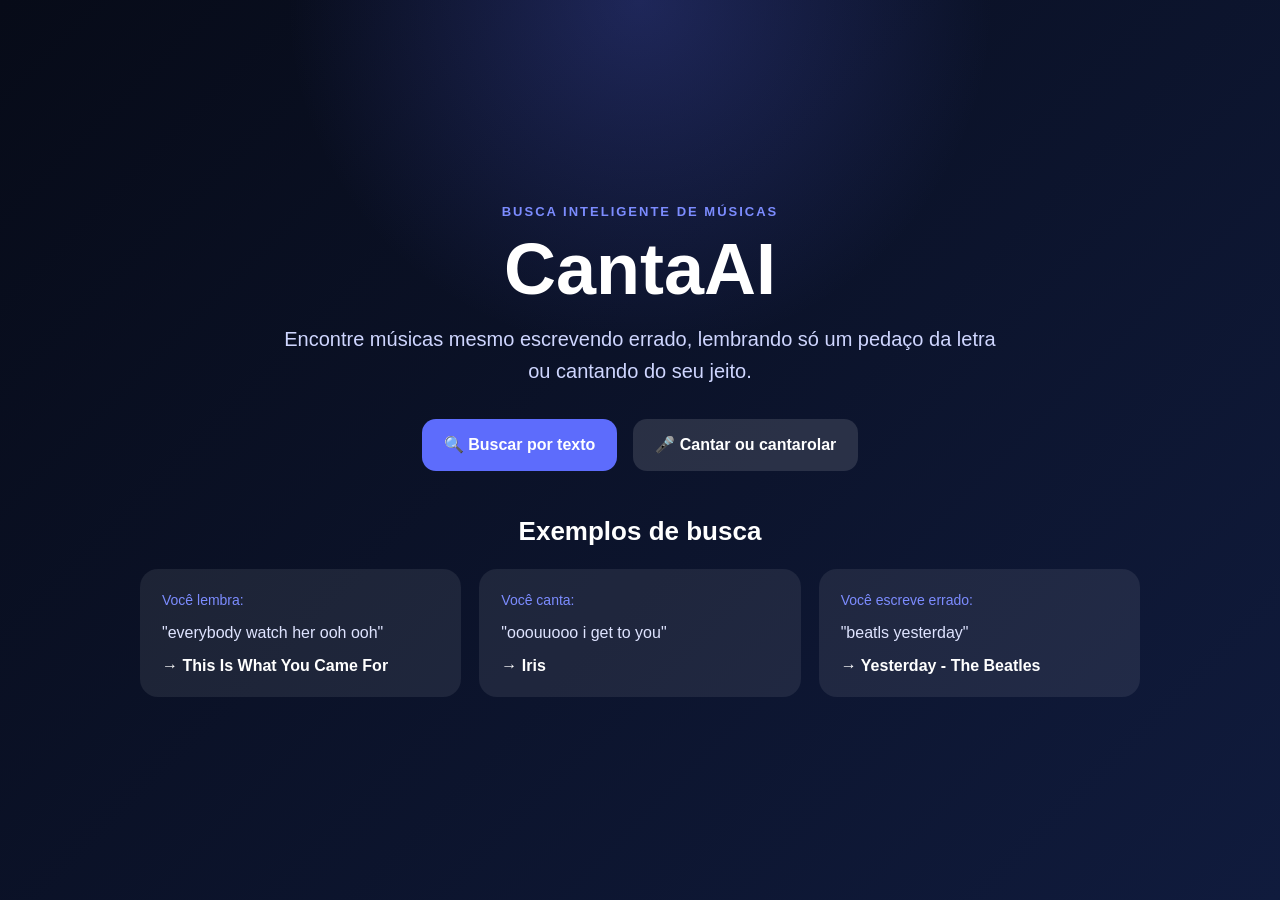
==== index.html @ 32b53a0e "Primeira versão do CantaAI" ====
<!doctype html>
<html lang="pt-BR">
  <head>
    <meta charset="UTF-8" />
    <meta name="viewport" content="width=device-width, initial-scale=1.0" />
    <title>CantaAI</title>
  </head>
  <body>
    <script>
      window.location.href = "./home/";
    </script>
  </body>
</html>
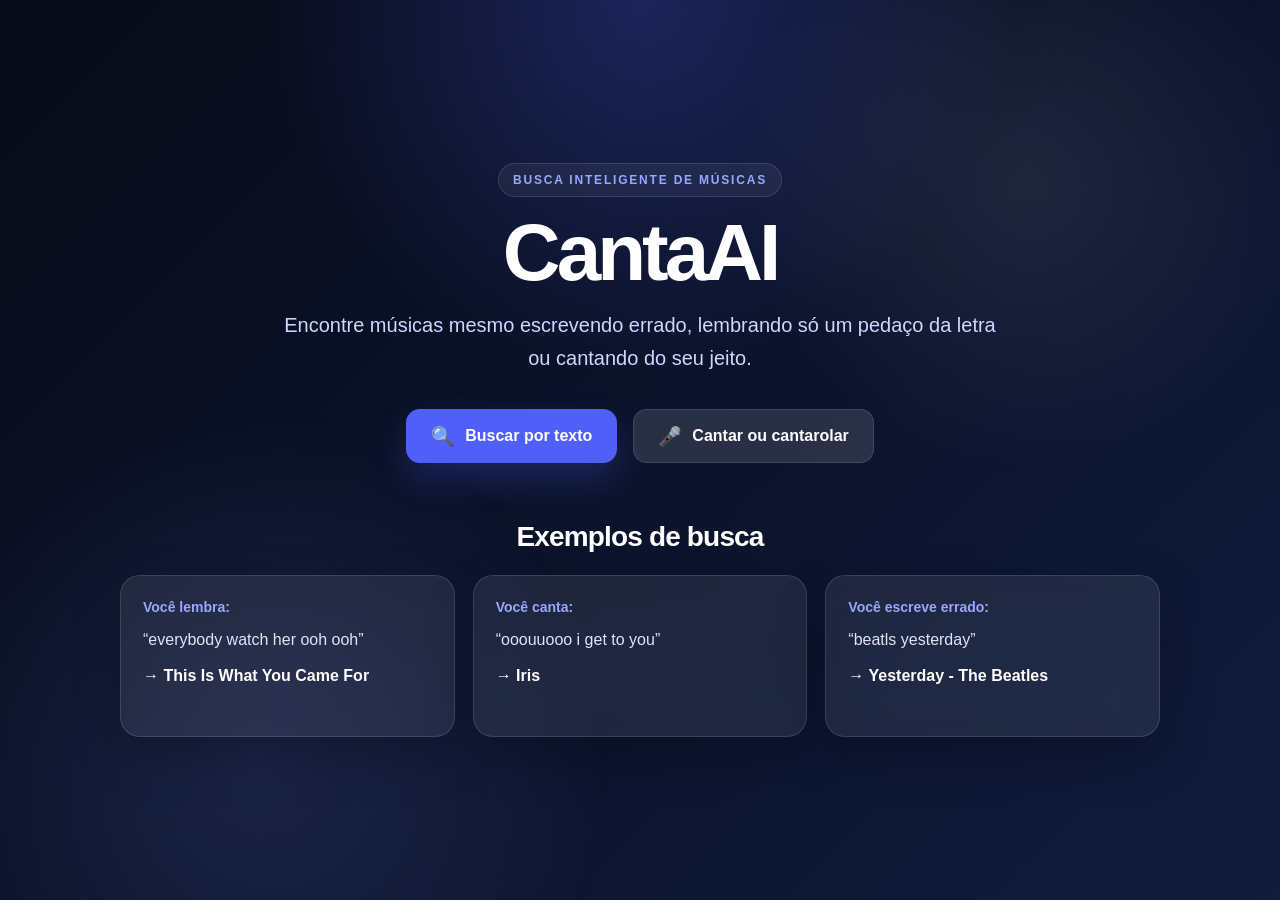
==== commit 32f8ab93: "atualização geral" ====
--- a/index.html
+++ b/index.html
@@ -3,11 +3,112 @@
   <head>
     <meta charset="UTF-8" />
     <meta name="viewport" content="width=device-width, initial-scale=1.0" />
+    <meta name="theme-color" content="#070b18" />
+
     <title>CantaAI</title>
+
+    <meta
+      name="description"
+      content="Encontre músicas escrevendo errado, lembrando só um pedaço da letra ou cantando do seu jeito."
+    />
+
+    <meta http-equiv="refresh" content="0; url=./home/" />
+
+    <style>
+      :root {
+        --color-background: #070b18;
+        --color-background-light: #101b3d;
+        --color-text: #ffffff;
+        --color-text-muted: #cfd6ff;
+        --color-primary-light: #9aa7ff;
+        --radius-sm: 14px;
+      }
+
+      * {
+        margin: 0;
+        padding: 0;
+        box-sizing: border-box;
+      }
+
+      body {
+        min-height: 100vh;
+        min-height: 100svh;
+        display: grid;
+        place-items: center;
+        padding: 24px;
+        font-family: Arial, Helvetica, sans-serif;
+        background:
+          radial-gradient(
+            circle at top,
+            rgba(79, 95, 247, 0.24),
+            transparent 32%
+          ),
+          linear-gradient(
+            135deg,
+            var(--color-background),
+            var(--color-background-light)
+          );
+        color: var(--color-text);
+        text-align: center;
+      }
+
+      main {
+        display: grid;
+        gap: 14px;
+        max-width: 460px;
+      }
+
+      h1 {
+        font-size: clamp(38px, 8vw, 64px);
+        line-height: 1;
+        letter-spacing: -0.05em;
+      }
+
+      p {
+        color: var(--color-text-muted);
+        line-height: 1.6;
+      }
+
+      a {
+        width: fit-content;
+        min-height: 46px;
+        margin: 8px auto 0;
+        padding: 0 18px;
+        border-radius: var(--radius-sm);
+        display: inline-flex;
+        align-items: center;
+        justify-content: center;
+        background: rgba(255, 255, 255, 0.12);
+        color: var(--color-text);
+        font-weight: 700;
+        text-decoration: none;
+      }
+
+      a:hover {
+        background: rgba(255, 255, 255, 0.18);
+      }
+
+      a:focus-visible {
+        outline: 3px solid #ffffff;
+        outline-offset: 4px;
+      }
+    </style>
+
+    <script>
+      window.location.replace("./home/");
+    </script>
   </head>
+
   <body>
-    <script>
-      window.location.href = "./home/";
-    </script>
+    <main>
+      <h1>CantaAI</h1>
+
+      <p>Redirecionando para a página inicial...</p>
+
+      <p>
+        Se nada acontecer,
+        <a href="./home/">clique aqui para entrar no CantaAI</a>.
+      </p>
+    </main>
   </body>
 </html>
